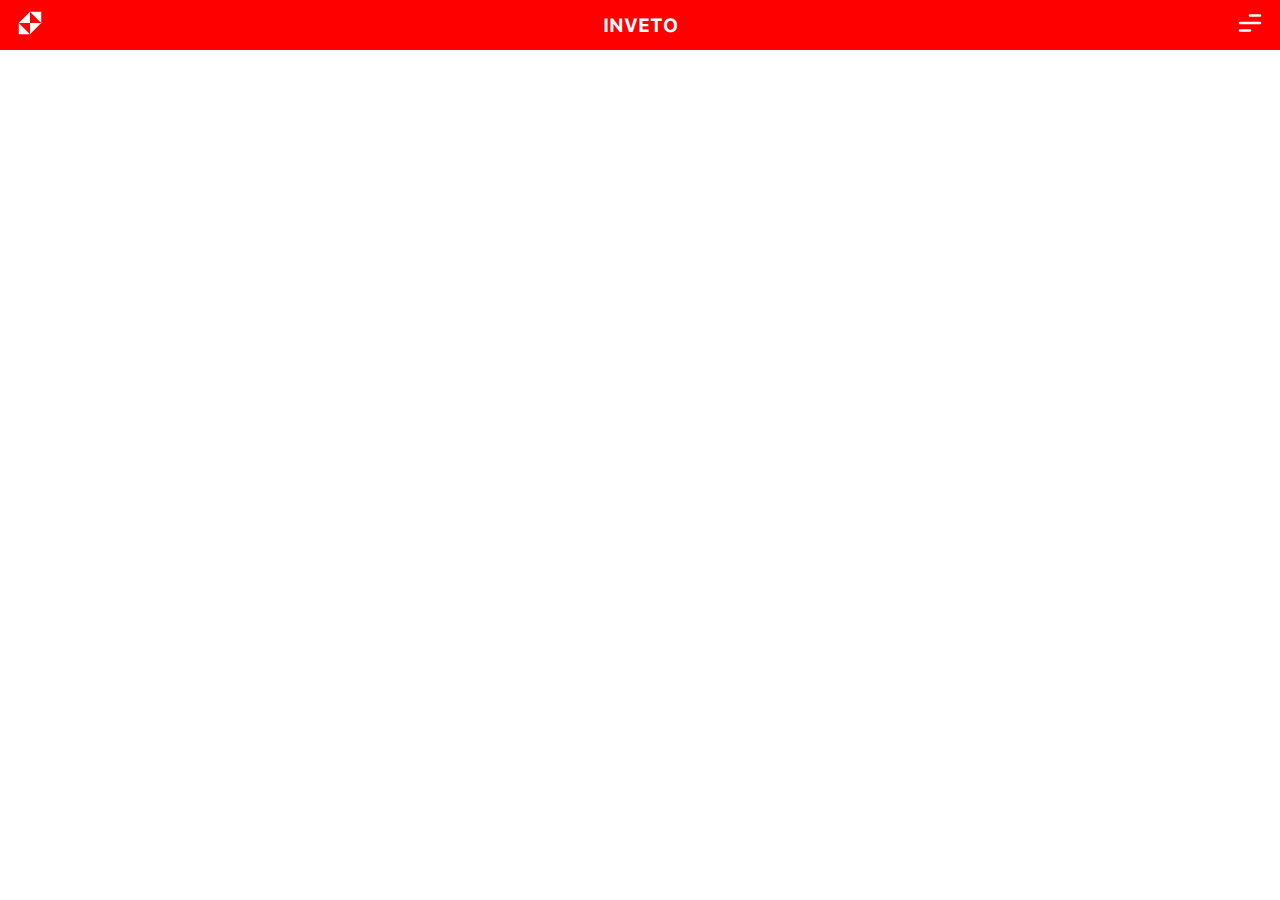
==== Index.html @ 68d2186d "style: :lipstick: Desing and structure." ====
<!DOCTYPE html>
<html lang="en">
<head>
    <meta charset="UTF-8">
    <meta name="viewport" content="width=device-width, initial-scale=1.0">
    <title>Home</title>
    <link rel="stylesheet" href="CSS/Style.css">
</head>
<body>
    <header class="header">
        <div class="header__login">
            <img src="Storage/Img/Icon-Inveto.svg">
        </div>
        <div class="header__information">
            <p>INVETO</p>
        </div>
        <div class="header__filtre">
            <img src="Storage/Img/menu-white.svg">
        </div>
    </header>
    
</body>
</html>
---- CSS/Style.css ----
@import url(Variable.css);
* {
    padding: 0;
    margin: 0;
    box-sizing: border-box;
}

.header {
    padding: var(--space-layout-padding-lr);
    display: flex;
    flex-direction: row;
    justify-content: space-between;
    align-items: center;
    height: 50px;
    color: var(--color-4);
    font-family: 'SF-PRO-TEXT-BOLD';
}

.header {
        background: red;
        /* Here we can see what space gets the section of Header */
        /* With the color, we can see the space of header. */
}

.header img {
    height: 30px;
}

.header p {
    font-size: 1.2rem;
}
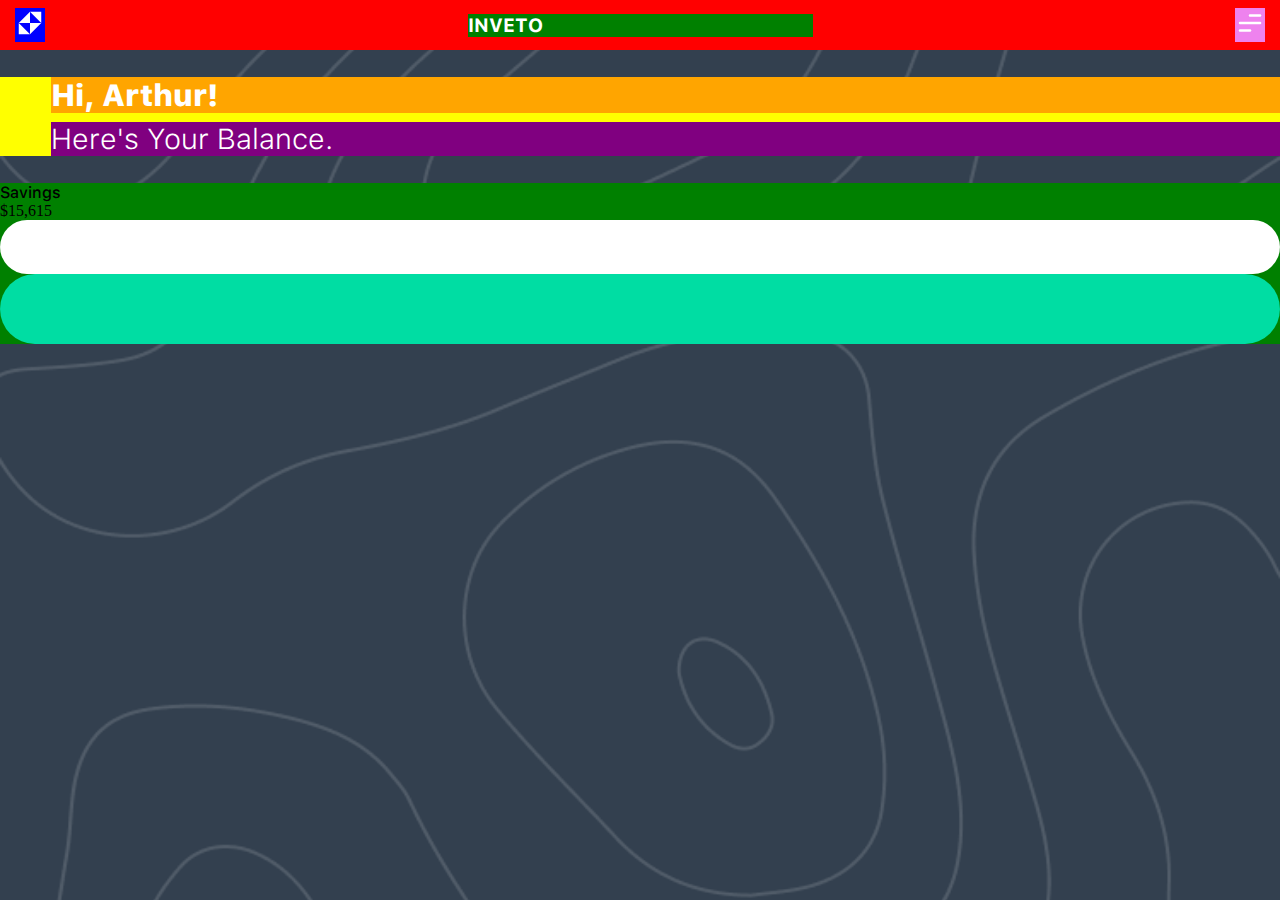
==== commit e31e9877: "feat: :lipstick: Design of the background and others." ====
--- a/Index.html
+++ b/Index.html
@@ -6,18 +6,27 @@
     <title>Home</title>
     <link rel="stylesheet" href="CSS/Style.css">
 </head>
-<body>
+<body class="body">
     <header class="header">
         <div class="header__login">
-            <img src="Storage/Img/Icon-Inveto.svg">
+            <img src="Storage/Img/Icon-Inveto.svg" class="Icon-Inveto">
         </div>
         <div class="header__information">
             <p>INVETO</p>
         </div>
         <div class="header__filtre">
-            <img src="Storage/Img/menu-white.svg">
+            <img src="Storage/Img/menu-white.svg" class="Filtrer-White">
         </div>
     </header>
-    
+    <nav class="nav__user">
+        <span>Hi, Arthur!</span>
+            <p>Here's Your Balance.</p>
+    </nav>
+    <nav class="nav__balance">
+        <span class="Savings">Savings</span>
+        <p class="Amont">$15,615</p>
+        <img src="Storage/Img/Rectangle 4.svg"  class="White_Bar">
+        <img src="Storage/Img/Rectangle 5.svg" class="Green_Bar">
+    </nav>
 </body>
 </html>--- a/CSS/Style.css
+++ b/CSS/Style.css
@@ -4,22 +4,42 @@
     margin: 0;
     box-sizing: border-box;
 }
-
 .header {
     padding: var(--space-layout-padding-lr);
     display: flex;
     flex-direction: row;
-    justify-content: space-between;
     align-items: center;
+    text-align: left;
     height: 50px;
     color: var(--color-4);
     font-family: 'SF-PRO-TEXT-BOLD';
+    justify-content: space-between;
 }
 
-.header {
+.body {
+    background-image: url("../Storage/Img/Group.png");
+    background-repeat: no-repeat;
+    background-size: cover;
+    background-color: var(--color-1);
+}
+
+/* This gonna make all the bar of header turn on red  */
+ .header {
         background: red;
         /* Here we can see what space gets the section of Header */
         /* With the color, we can see the space of header. */
+}
+
+.header .header__login {
+    background: blue;
+}
+
+.header .header__information {
+    background: green;
+}
+
+.header .header__filtre {
+    background: violet;
 }
 
 .header img {
@@ -28,4 +48,56 @@
 
 .header p {
     font-size: 1.2rem;
+    margin-right: 30vh;
+}
+
+.nav__user {
+    display: flex;
+    flex-direction: column;
+    color: var(--color-4);
+    margin-top: 3vh;
+}
+
+.nav__user p{
+    font-size: 1.8rem;
+    margin-left: 4%;
+    margin-top: 1vh;
+    font-family: 'SF-PRO-TEXT-LIGHT';
+}
+
+.nav__user span {
+    font-size: 1.9rem;
+    margin-left: 4%;
+    font-family: 'SF-PRO-TEXT-HEAVY';
+}
+
+.nav__user {
+    background: yellow;
+}
+
+.nav__user p {
+    background: purple;
+}
+
+.nav__user span {
+    background: orange;
+}
+
+.nav__balance {
+    display: flex;
+    margin-top: 3vh;
+    flex-direction: column;
+}
+
+.nav__balance {
+    background: green;
+}
+
+.nav__balance p {
+    font-size: 1rem;
+}
+
+.nav__balance span {
+    font-family: 'SF-PRO-TEXT-MEDIUM';
+    font-size: 1rem;
 }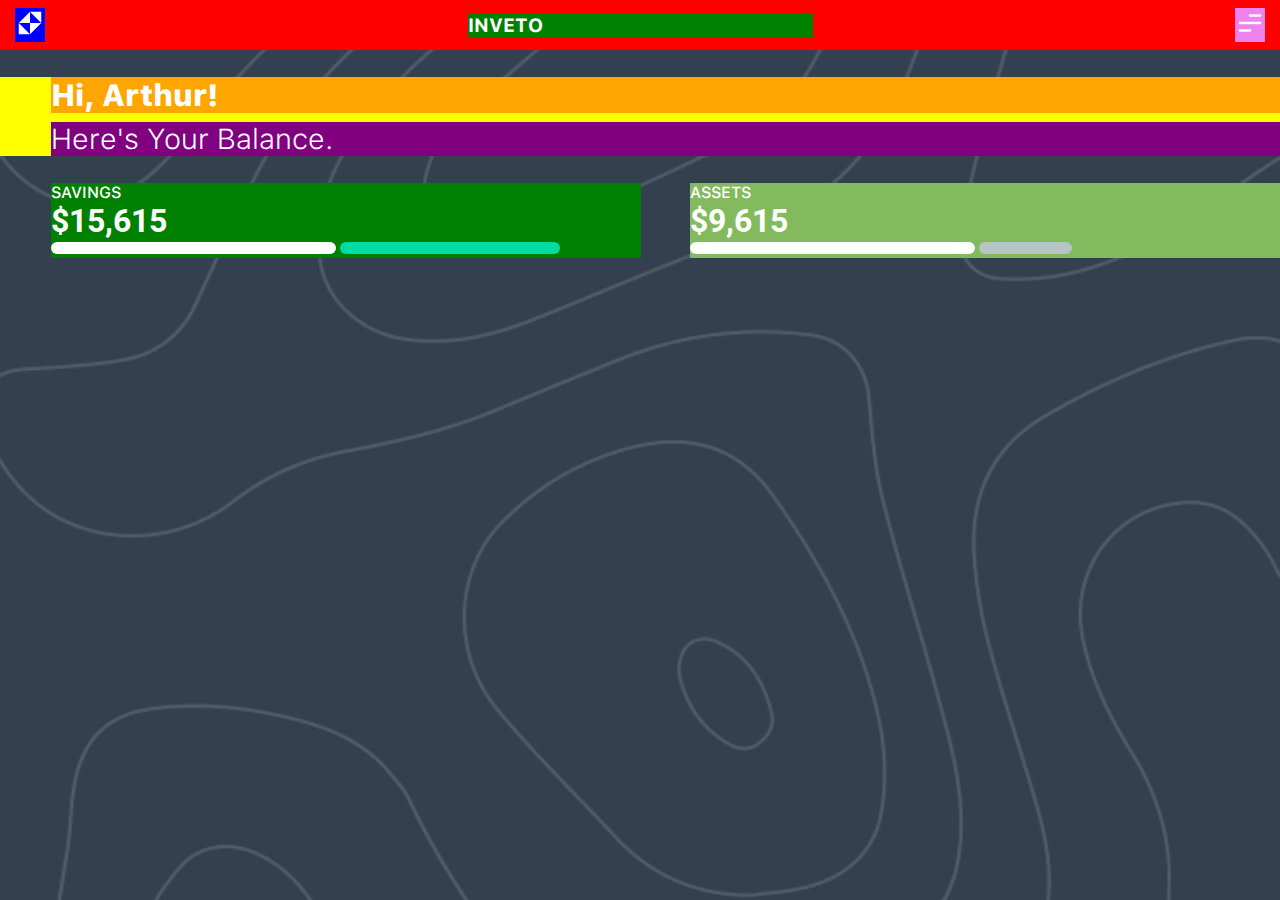
==== commit ddfa7fd5: "style: :lipstick: Fonts and colors of the page." ====
--- a/Index.html
+++ b/Index.html
@@ -22,11 +22,19 @@
         <span>Hi, Arthur!</span>
             <p>Here's Your Balance.</p>
     </nav>
-    <nav class="nav__balance">
-        <span class="Savings">Savings</span>
-        <p class="Amont">$15,615</p>
-        <img src="Storage/Img/Rectangle 4.svg"  class="White_Bar">
-        <img src="Storage/Img/Rectangle 5.svg" class="Green_Bar">
-    </nav>
+    <div class="balance-container">
+        <nav class="nav__balance">
+            <span class="Savings">SAVINGS</span>
+            <p class="Amont">$15,615</p>
+            <img src="Storage/Img/Rectangle 4.svg"  class="White_Bar">
+            <img src="Storage/Img/Rectangle 5.svg" class="Green_Bar">
+        </nav>
+        <nav class="nav__balance__right">
+            <span class="Assets">ASSETS</span>
+            <p class="Amount">$9,615</p>
+            <img src="Storage/Img/Rectangle 4.svg" class="Wither">
+            <img src="Storage/Img/Rectangle 6.svg" class="Grey_Bar">
+        </nav>
+    </div>
 </body>
 </html>--- a/CSS/Style.css
+++ b/CSS/Style.css
@@ -83,21 +83,44 @@
     background: orange;
 }
 
-.nav__balance {
+.balance-container {
     display: flex;
+    justify-content: space-between; /* Espacio entre las columnas */
+    align-items: center;
+    margin-left: 4%;
+}
+
+.nav__balance,
+.nav__balance__right {
+    width: 48%; /* Ajusta los anchos según sea necesario */
     margin-top: 3vh;
-    flex-direction: column;
+    color: var(--color-4)
 }
 
 .nav__balance {
     background: green;
 }
 
-.nav__balance p {
+.nav__balance span {
+    font-family: 'SF-PRO-TEXT-MEDIUM';
     font-size: 1rem;
 }
 
-.nav__balance span {
+.nav__balance p {
+    font-family: 'ROBOTO-BOLD';
+    font-size: 2rem;
+}
+
+.nav__balance__right {
+    background: #83ba5e;
+}
+
+.nav__balance__right span {
     font-family: 'SF-PRO-TEXT-MEDIUM';
     font-size: 1rem;
+}
+
+.nav__balance__right p {
+    font-family: 'ROBOTO-BOLD';
+    font-size: 2rem;
 }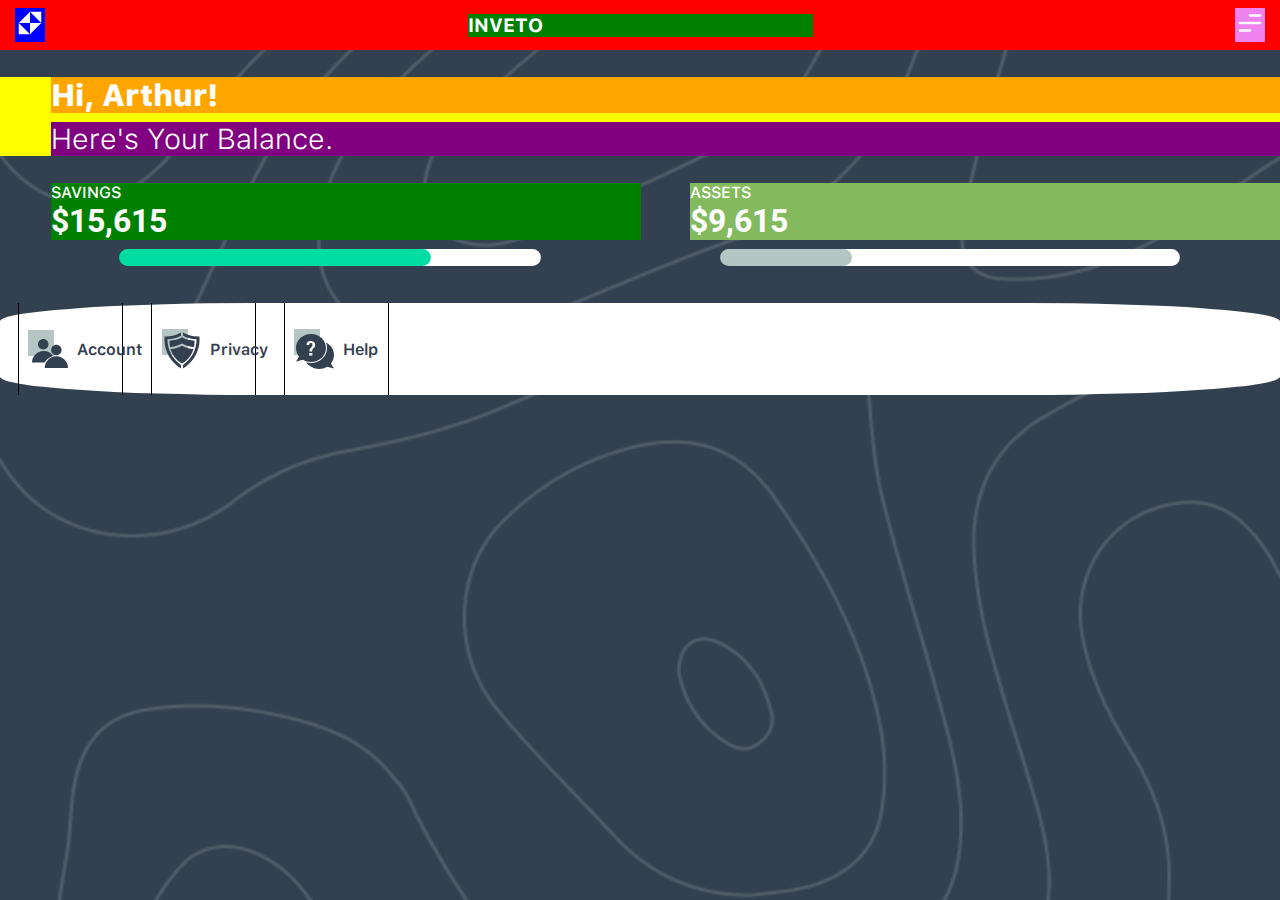
==== commit e4f1d59f: "style: :lipstick: Process of the left and main side." ====
--- a/Index.html
+++ b/Index.html
@@ -36,5 +36,29 @@
             <img src="Storage/Img/Rectangle 6.svg" class="Grey_Bar">
         </nav>
     </div>
+    <main class="main">
+        <nav class="main__nav">
+            <ul class="nav__ul">
+                <li>
+                    <a href="#">
+                        <img src="Storage/Img/Activities-Account.svg" class="Account">
+                        Account
+                    </a>
+                </li>
+                <li>
+                    <a href="#">
+                        <img src="Storage/Img/Activities-Privacy.svg" class="Privacy">
+                        Privacy
+                    </a>
+                </li>
+                <li>
+                    <a href="#">
+                        <img src="Storage/Img/Activities-Help.svg" class="Help">
+                        Help
+                    </a>
+                </li>
+            </ul>
+        </nav>
+    </main>
 </body>
 </html>--- a/CSS/Style.css
+++ b/CSS/Style.css
@@ -85,14 +85,14 @@
 
 .balance-container {
     display: flex;
-    justify-content: space-between; /* Espacio entre las columnas */
+    justify-content: space-between;
     align-items: center;
     margin-left: 4%;
 }
 
 .nav__balance,
 .nav__balance__right {
-    width: 48%; /* Ajusta los anchos según sea necesario */
+    width: 48%; 
     margin-top: 3vh;
     color: var(--color-4)
 }
@@ -123,4 +123,80 @@
 .nav__balance__right p {
     font-family: 'ROBOTO-BOLD';
     font-size: 2rem;
+}
+
+.White_Bar {
+    display: flex;
+    width: 45%;
+    height: 17px;
+    position: absolute;
+    left: 4%;
+    z-index: 1;
+    margin-top: 1vh; 
+}
+
+.Green_Bar {
+    display: flex;
+    width: 35%;
+    height: 17px;
+    position: absolute;
+    left: 4%;
+    z-index: 2; 
+    margin-top: 1vh;
+}
+
+.Wither {
+    display: flex;
+    width: 45%;
+    height: 17px;
+    position: absolute;
+    z-index: 1;
+    margin-top: 1vh;
+}
+
+.Grey_Bar {
+    display: flex;
+    width: 15%;
+    height: 17px;
+    position: absolute;
+    z-index: 2;
+    margin-top: 1vh;
+}
+
+.main {
+    margin-top: 7vh;
+    background: var(--color-4);
+    border-radius: 20%;
+}
+
+.nav__ul {
+    height: 92px;
+    display: flex;
+    flex-direction: row;
+    align-items: center;
+    gap: 10px;
+    overflow-x: scroll;
+}
+
+.nav__ul li {
+    list-style: none;
+}
+
+/* .nav__ul li a {
+    background: wheat;
+} */
+
+.nav__ul li a {
+    width: 105px;
+    height: 25vh;
+    font-family: 'SF-PRO-TEXT-SEMIBOLD';
+    text-decoration: none;
+    display: flex;
+    align-items: center;
+    gap: 5px;
+    padding: 5px;
+    border-radius: 8px;
+    border: 1px solid black;
+    color: var(--color-1);
+    margin-left: 2vh;
 }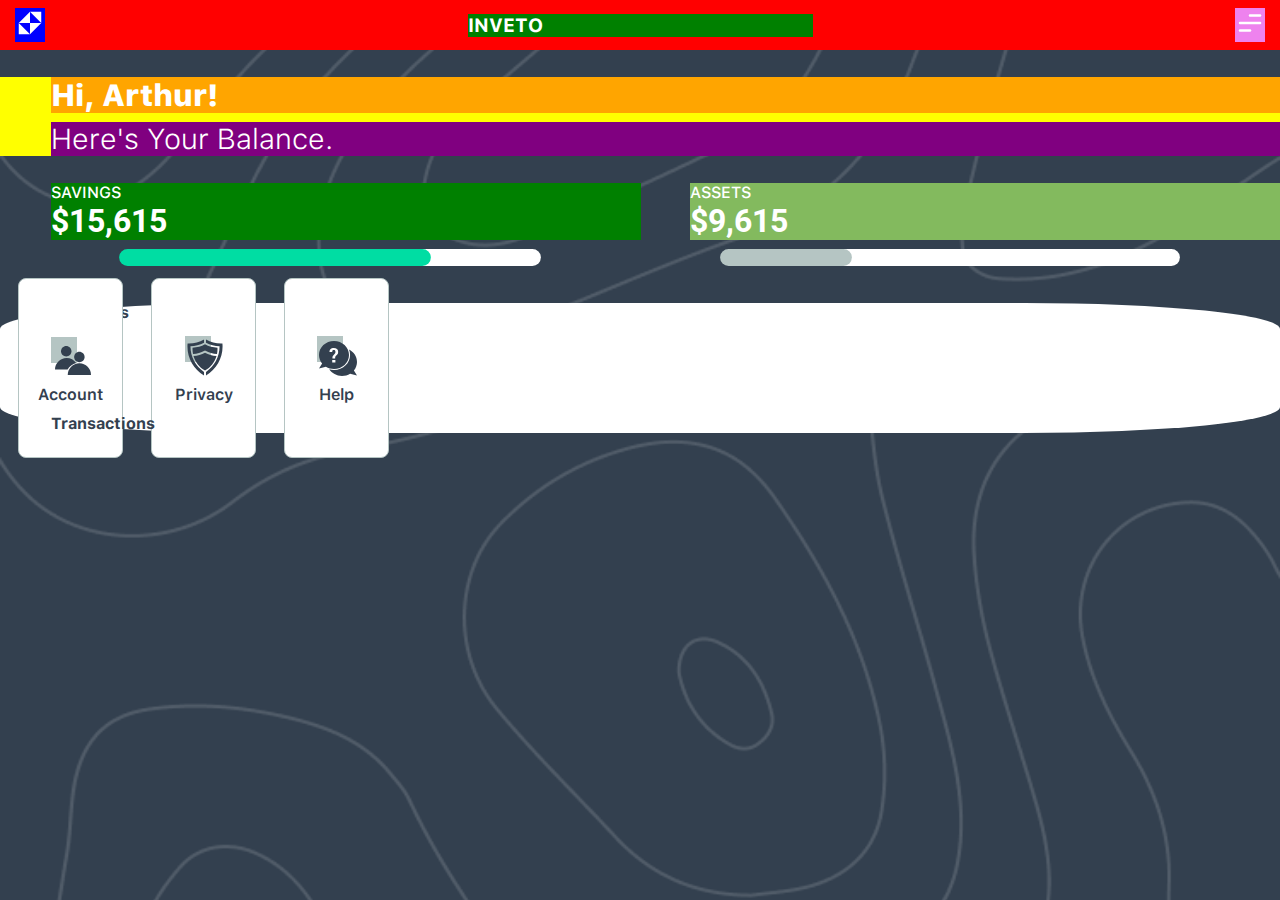
==== commit 9c24adbb: "style: :dizzy: Main and new functions in process" ====
--- a/Index.html
+++ b/Index.html
@@ -37,28 +37,38 @@
         </nav>
     </div>
     <main class="main">
-        <nav class="main__nav">
-            <ul class="nav__ul">
-                <li>
-                    <a href="#">
-                        <img src="Storage/Img/Activities-Account.svg" class="Account">
-                        Account
-                    </a>
-                </li>
-                <li>
-                    <a href="#">
-                        <img src="Storage/Img/Activities-Privacy.svg" class="Privacy">
-                        Privacy
-                    </a>
-                </li>
-                <li>
-                    <a href="#">
-                        <img src="Storage/Img/Activities-Help.svg" class="Help">
-                        Help
-                    </a>
-                </li>
-            </ul>
-        </nav>
+        <section class="Activities">
+            <nav class="actividades">
+                <p>Activities</p>
+            </nav>
+            <nav class="main__nav">
+                <ul class="nav__ul">
+                    <li>
+                        <a href="#">
+                            <img src="Storage/Img/Activities-Account.svg" class="Account">
+                            Account
+                        </a>
+                    </li>
+                    <li>
+                        <a href="#">
+                            <img src="Storage/Img/Activities-Privacy.svg" class="Privacy">
+                            Privacy
+                        </a>
+                    </li>
+                    <li>
+                        <a href="#">
+                            <img src="Storage/Img/Activities-Help.svg" class="Help">
+                            Help
+                        </a>
+                    </li>
+                </ul>
+            </nav>
+        </section>
+        <section class="TRansactions">
+            <nav class="Transactions">
+                <p>Transactions</p>
+            </nav>
+        </section>
     </main>
 </body>
 </html>--- a/CSS/Style.css
+++ b/CSS/Style.css
@@ -167,6 +167,14 @@
     margin-top: 7vh;
     background: var(--color-4);
     border-radius: 20%;
+    height: auto;
+    width: 100%;
+}
+
+.actividades p {
+    margin-left: 4%;
+    font-family: 'SF-PRO-TEXT-BOLD';
+    color: var(--color-1)
 }
 
 .nav__ul {
@@ -175,7 +183,6 @@
     flex-direction: row;
     align-items: center;
     gap: 10px;
-    overflow-x: scroll;
 }
 
 .nav__ul li {
@@ -188,15 +195,30 @@
 
 .nav__ul li a {
     width: 105px;
-    height: 25vh;
+    height: 20vh;
     font-family: 'SF-PRO-TEXT-SEMIBOLD';
     text-decoration: none;
     display: flex;
     align-items: center;
+    justify-content: center;
     gap: 5px;
     padding: 5px;
     border-radius: 8px;
-    border: 1px solid black;
+    border: 1px solid var(--color-3);
     color: var(--color-1);
     margin-left: 2vh;
+    background: var(--color-4);
+    flex-direction: column;
+}
+
+.nav__ul li a:hover {
+    background: var(--color-2);
+    transition: all 0.2s linear 0.3s;
+    color: var(--color-5);
+}
+
+.Transactions {
+    margin-left: 4%;
+    font-family: 'SF-PRO-TEXT-BOLD';
+    color: var(--color-1)
 }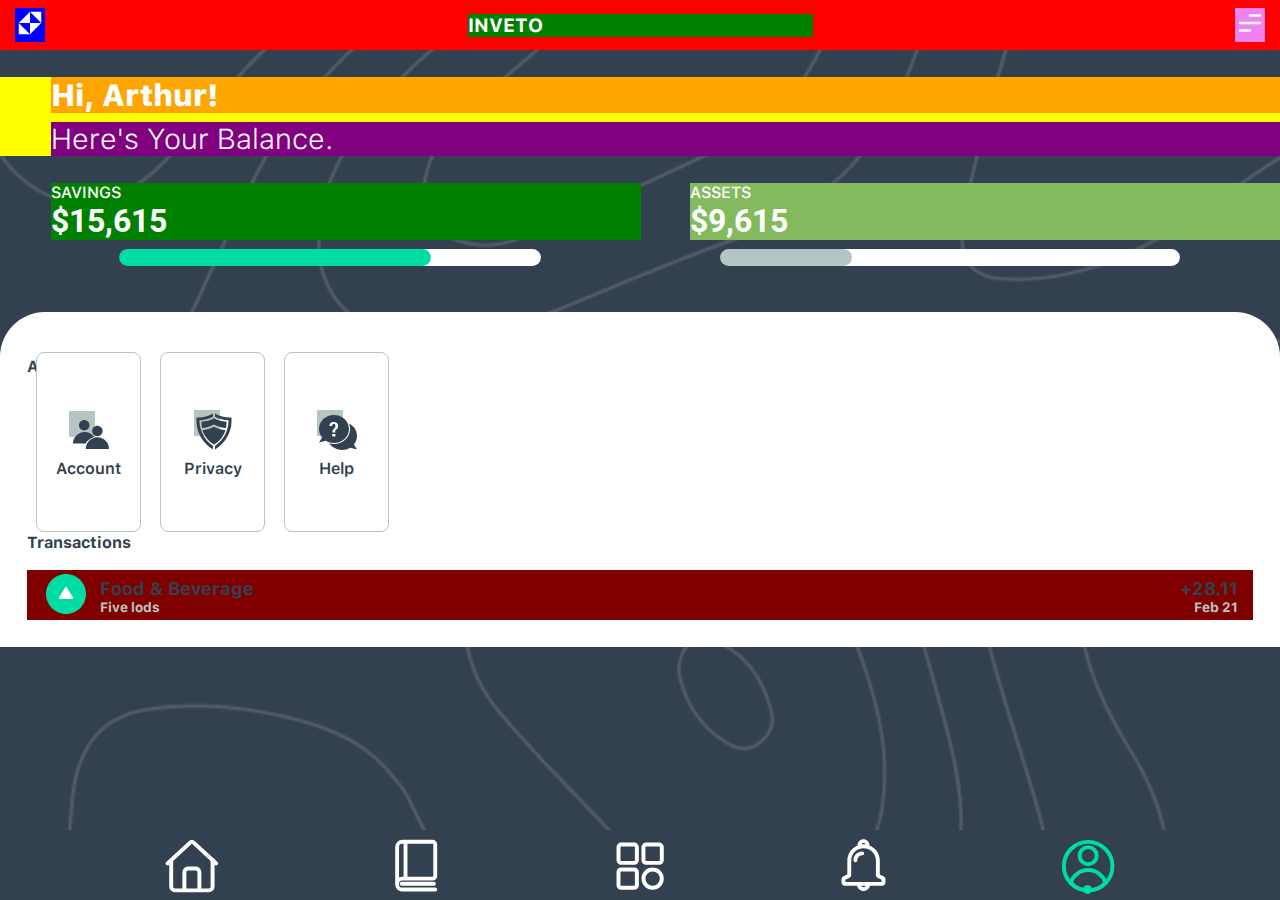
==== commit 03947171: "feat: :lipstick: Footer done So i made the footer of the page, and i add some images for the other p" ====
--- a/Index.html
+++ b/Index.html
@@ -36,39 +36,107 @@
             <img src="Storage/Img/Rectangle 6.svg" class="Grey_Bar">
         </nav>
     </div>
+
+
+
+
+
+
+
+
     <main class="main">
-        <section class="Activities">
-            <nav class="actividades">
-                <p>Activities</p>
-            </nav>
-            <nav class="main__nav">
-                <ul class="nav__ul">
-                    <li>
-                        <a href="#">
-                            <img src="Storage/Img/Activities-Account.svg" class="Account">
-                            Account
-                        </a>
-                    </li>
-                    <li>
-                        <a href="#">
-                            <img src="Storage/Img/Activities-Privacy.svg" class="Privacy">
-                            Privacy
-                        </a>
-                    </li>
-                    <li>
-                        <a href="#">
-                            <img src="Storage/Img/Activities-Help.svg" class="Help">
-                            Help
-                        </a>
-                    </li>
-                </ul>
-            </nav>
-        </section>
-        <section class="TRansactions">
-            <nav class="Transactions">
-                <p>Transactions</p>
-            </nav>
-        </section>
-    </main>
+        <section class="main_box">
+            <section class="Activities">
+                <nav class="actividades">
+                    <p>Activities</p>
+                </nav>
+                <nav class="main__nav">
+                    <ul class="nav__ul">
+                        <li>
+                            <a href="#">
+                                <img src="Storage/Img/Activities-Account.svg" class="Account">
+                                Account
+                            </a>
+                        </li>
+                        <li>
+                            <a href="#">
+                                <img src="Storage/Img/Activities-Privacy.svg" class="Privacy">
+                                Privacy
+                            </a>
+                        </li>
+                        <li>
+                            <a href="#">
+                                <img src="Storage/Img/Activities-Help.svg" class="Help">
+                                Help
+                            </a>
+                        </li>
+                    </ul>
+                </nav>
+            </section>
+            <section class="TRansactions">
+                <nav class="Transactions">
+                    <p>Transactions</p>
+                </nav>
+                <nav class="nav__transactions">
+                        <div class="transactions_up">
+                            <img src="Storage/Img/Property 1=money, Property 2=on.svg" alt="Money Icon">
+                        </div>
+                        <div class="transactions_text">
+                            <span class="food">Food & Beverage</span>
+                            <p class="text">Five lods</p>
+                        </div>
+                        <div class="transactions_details">
+                            <span class="numbers">+28.11</span>
+                            <p class="date">Feb 21</p>
+                        </div>
+                </nav>
+            </section>
+    </section>
+</main>
+
+
+
+
+
+
+
+
+
+
+
+
+
+
+    <footer class="footer">
+        <ul class="footer__ul">
+            <li>
+                <a href="#">
+                    <img src="Storage/Img/name=home.svg" class="icon_Home">
+                </a>
+            </li>
+            <li>
+                <a href="#">
+                    <img src="Storage/Img/name=content.svg" class="icon_Content">
+                </a>
+            </li>
+            <li>
+                <a href="#">
+                    <img src="Storage/Img/name=menu.svg" class="icon_Menu">
+                </a>
+            </li>
+            <li>
+                <a href="#">
+                    <img src="Storage/Img/name=message.svg" class="icon_Message">
+                </a>
+            </li>
+            <li>
+                <a href="#">
+                    <img src="Storage/Img/name=center_green.svg" class="icon_Center">
+                    <img src="Storage/Img/Ellipse 2.svg" class="green_Button">
+                </a>
+            </li>
+        </ul>
+        
+    </footer>
 </body>
 </html>--- a/CSS/Style.css
+++ b/CSS/Style.css
@@ -163,16 +163,35 @@
     margin-top: 1vh;
 }
 
-.main {
-    margin-top: 7vh;
+/* .main .main_box {
+    margin-top: 3vh;
+    padding: 3vh;
+    padding-top: 5vh;
     background: var(--color-4);
     border-radius: 20%;
-    height: auto;
-    width: 100%;
+    height: 100%;
+    width: 100%;
+    border-top-right-radius: 5vh;
+    border-top-left-radius: 5vh;
+} */
+
+.main_box {
+    height:100%;  
+    width: 100%;
+    background: var(--color-4); 
+    padding:3vh;
+    padding-top: 5vh;
+    margin-top: 8vh;         
+    border-top-left-radius: 5vh;     
+    border-top-right-radius: 5vh;
+}
+
+.actividades {
+    text-align: left;
+    margin-bottom: 20px;
 }
 
 .actividades p {
-    margin-left: 4%;
     font-family: 'SF-PRO-TEXT-BOLD';
     color: var(--color-1)
 }
@@ -206,7 +225,7 @@
     border-radius: 8px;
     border: 1px solid var(--color-3);
     color: var(--color-1);
-    margin-left: 2vh;
+    margin-left: 1vh;
     background: var(--color-4);
     flex-direction: column;
 }
@@ -217,8 +236,119 @@
     color: var(--color-5);
 }
 
-.Transactions {
-    margin-left: 4%;
-    font-family: 'SF-PRO-TEXT-BOLD';
-    color: var(--color-1)
+.TRansactions {
+    width: 100%;
+    margin-top: 5vh;  
+}
+
+.Transactions {  
+    font-family: 'SF-PRO-TEXT-BOLD';
+    color: var(--color-1);
+    margin-bottom: 2vh;
+}
+
+.nav__transactions {
+    background: maroon;
+    padding: var(--space-layout-padding-lr);
+    display: grid;
+    grid-template-columns: auto 1fr auto;
+    gap: 10px; 
+    align-items: center;
+    height: 50px;
+}
+
+/* .nav__transactions .transactions_up {
+    /* La imagen se mantendrá a la izquierda
+} */
+
+.nav__transactions .transactions_text {
+    display: flex;
+    flex-direction: column;
+}
+
+.nav__transactions .transactions_text .food {
+    color: var(--color-1);
+    font-family: 'SF-PRO-TEXT-BOLD';
+    font-size: 2vh;
+}
+
+.nav__transactions .transactions_text .text {
+    color: var(--color-3);
+    font-family: 'SF-PRO-TEXT-BOLD';
+    font-size: 1.5vh;
+}
+
+.nav__transactions .transactions_details {
+    display: flex;
+    flex-direction: column;
+    align-items: flex-end;
+}
+
+.nav__transactions .transactions_details .numbers {
+    color: var(--color-1);
+    font-family: 'SF-PRO-TEXT-BOLD';
+    font-size: 2vh;
+}
+
+.nav__transactions .transactions_details .date {
+    color: var(--color-3);
+    font-family: 'SF-PRO-TEXT-BOLD';
+    font-size: 1.5vh;
+}
+
+
+
+
+
+
+
+
+
+
+
+
+
+
+
+
+
+.footer {
+    position: fixed;
+    bottom: 0;
+    width: 100%;
+}
+
+.footer__ul {
+    background: var(--color-1);
+    height: 70px;
+    display: flex;
+    flex-direction: row;
+    justify-content: space-evenly;
+    align-items: center;
+}
+
+.footer__ul li {
+    list-style: none;
+    display: flex;
+}
+
+.footer__ul li a {
+    display: flex;
+    align-items: center;
+    justify-content: center;
+    width: 100%;
+    text-decoration: none;
+}
+
+.footer__ul li a img {
+    width: 7vh;
+}
+
+.green_Button{
+    position: absolute;
+    bottom: 0.7vh;
+    transform: translateX(0%);
+    height: 1vh;
+    width: 1vh;
+    display: flex; 
 }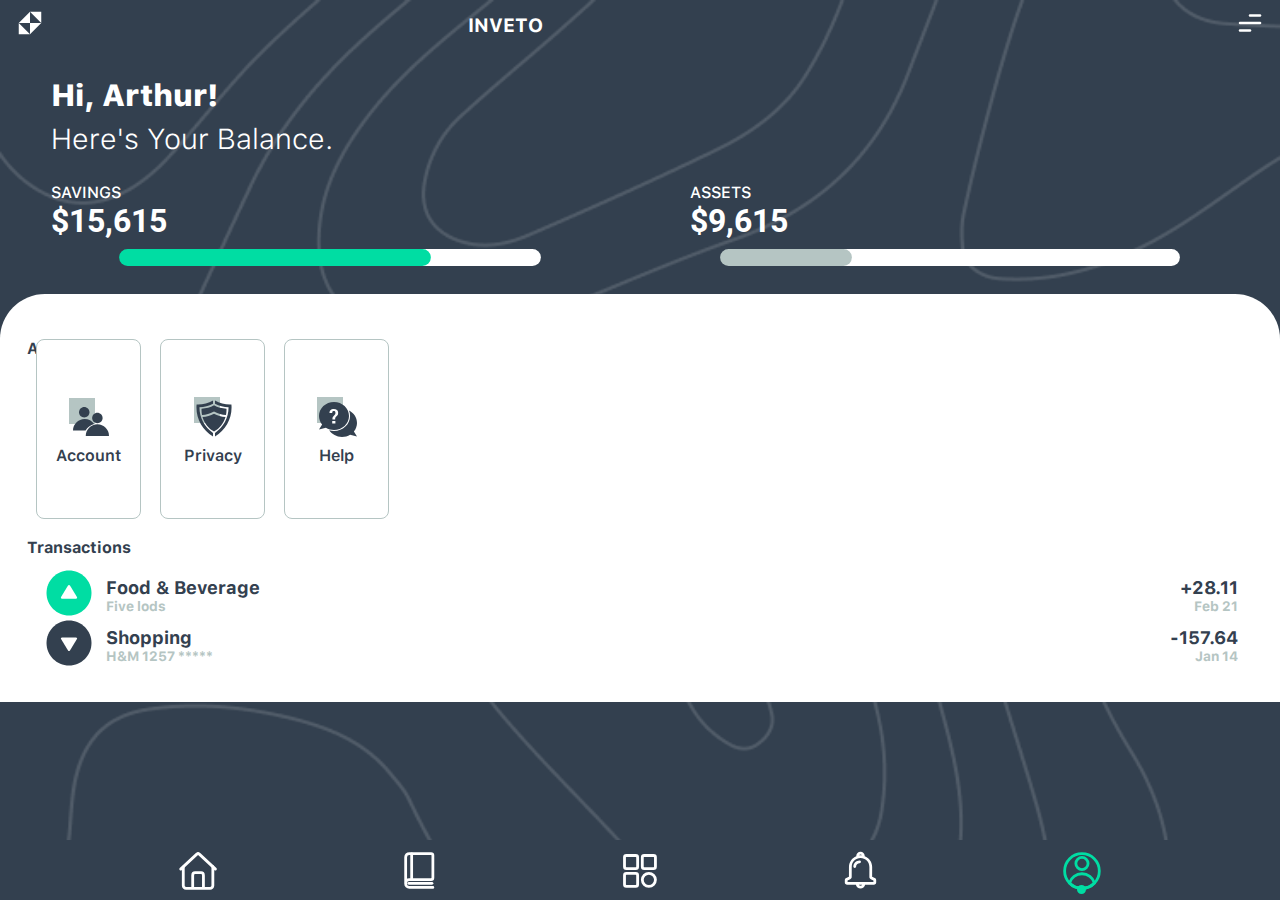
==== commit 3ca9b877: "Style: :lipstick: FIRST PAGE DONE AND REDIRECTION." ====
--- a/Index.html
+++ b/Index.html
@@ -79,7 +79,7 @@
                 </nav>
                 <nav class="nav__transactions">
                         <div class="transactions_up">
-                            <img src="Storage/Img/Property 1=money, Property 2=on.svg" alt="Money Icon">
+                            <img src="Storage/Img/Property 1=money, Property 2=on.svg" alt="Money_Icon" class="Money_Icon">
                         </div>
                         <div class="transactions_text">
                             <span class="food">Food & Beverage</span>
@@ -90,23 +90,22 @@
                             <p class="date">Feb 21</p>
                         </div>
                 </nav>
+                <nav class="nav__transactions">
+                    <div class="transactions_up">
+                        <img src="Storage/Img/Property 1=money, Property 2=off.svg" alt="Money_Icon_down" class="Money_Icon_down">
+                    </div>
+                    <div class="transactions_text">
+                        <span class="food">Shopping</span>
+                        <p class="text">H&M 1257 *****</p>
+                    </div>
+                    <div class="transactions_details">
+                        <span class="numbers">-157.64</span>
+                        <p class="date">Jan 14</p>
+                    </div>
+            </nav>
             </section>
     </section>
 </main>
-
-
-
-
-
-
-
-
-
-
-
-
-
-
     <footer class="footer">
         <ul class="footer__ul">
             <li>
@@ -115,22 +114,22 @@
                 </a>
             </li>
             <li>
-                <a href="#">
+                <a href="Views/Balance.html">
                     <img src="Storage/Img/name=content.svg" class="icon_Content">
                 </a>
             </li>
             <li>
-                <a href="#">
+                <a href="Views/Investing.html">
                     <img src="Storage/Img/name=menu.svg" class="icon_Menu">
                 </a>
             </li>
             <li>
-                <a href="#">
+                <a href="Index.html">
                     <img src="Storage/Img/name=message.svg" class="icon_Message">
                 </a>
             </li>
             <li>
-                <a href="#">
+                <a href="Index.html">
                     <img src="Storage/Img/name=center_green.svg" class="icon_Center">
                     <img src="Storage/Img/Ellipse 2.svg" class="green_Button">
                 </a>
--- a/CSS/Style.css
+++ b/CSS/Style.css
@@ -24,23 +24,23 @@
 }
 
 /* This gonna make all the bar of header turn on red  */
- .header {
-        background: red;
+ /* .header {
+        background: red; */
         /* Here we can see what space gets the section of Header */
         /* With the color, we can see the space of header. */
-}
-
-.header .header__login {
+/* } */
+
+/* .header .header__login {
     background: blue;
-}
-
-.header .header__information {
+} */
+
+/* .header .header__information {
     background: green;
-}
-
-.header .header__filtre {
+} */
+
+/* .header .header__filtre {
     background: violet;
-}
+} */
 
 .header img {
     height: 30px;
@@ -71,17 +71,17 @@
     font-family: 'SF-PRO-TEXT-HEAVY';
 }
 
-.nav__user {
+/* .nav__user {
     background: yellow;
-}
-
-.nav__user p {
+} */
+
+/* .nav__user p {
     background: purple;
-}
-
-.nav__user span {
+} */
+
+/* .nav__user span {
     background: orange;
-}
+} */
 
 .balance-container {
     display: flex;
@@ -97,9 +97,9 @@
     color: var(--color-4)
 }
 
-.nav__balance {
+/* .nav__balance {
     background: green;
-}
+} */
 
 .nav__balance span {
     font-family: 'SF-PRO-TEXT-MEDIUM';
@@ -111,9 +111,9 @@
     font-size: 2rem;
 }
 
-.nav__balance__right {
+/* .nav__balance__right {
     background: #83ba5e;
-}
+} */
 
 .nav__balance__right span {
     font-family: 'SF-PRO-TEXT-MEDIUM';
@@ -162,18 +162,6 @@
     z-index: 2;
     margin-top: 1vh;
 }
-
-/* .main .main_box {
-    margin-top: 3vh;
-    padding: 3vh;
-    padding-top: 5vh;
-    background: var(--color-4);
-    border-radius: 20%;
-    height: 100%;
-    width: 100%;
-    border-top-right-radius: 5vh;
-    border-top-left-radius: 5vh;
-} */
 
 .main_box {
     height:100%;  
@@ -181,14 +169,14 @@
     background: var(--color-4); 
     padding:3vh;
     padding-top: 5vh;
-    margin-top: 8vh;         
+    margin-top: 6vh;         
     border-top-left-radius: 5vh;     
     border-top-right-radius: 5vh;
 }
 
 .actividades {
     text-align: left;
-    margin-bottom: 20px;
+    margin-bottom: 25px;
 }
 
 .actividades p {
@@ -202,6 +190,7 @@
     flex-direction: row;
     align-items: center;
     gap: 10px;
+    margin-bottom: 7vh;
 }
 
 .nav__ul li {
@@ -248,17 +237,18 @@
 }
 
 .nav__transactions {
-    background: maroon;
     padding: var(--space-layout-padding-lr);
     display: grid;
     grid-template-columns: auto 1fr auto;
     gap: 10px; 
     align-items: center;
     height: 50px;
-}
-
-/* .nav__transactions .transactions_up {
-    /* La imagen se mantendrá a la izquierda
+    margin-top: -1vh;
+    margin-bottom: 1vh;
+}
+
+/* .nav__transactions {
+    /* background: maroon; 
 } */
 
 .nav__transactions .transactions_text {
@@ -296,21 +286,13 @@
     font-size: 1.5vh;
 }
 
-
-
-
-
-
-
-
-
-
-
-
-
-
-
-
+.Money_Icon {
+    height: 6vh;
+}
+
+.Money_Icon_down {
+    height: 6vh;
+}
 
 .footer {
     position: fixed;
@@ -320,7 +302,7 @@
 
 .footer__ul {
     background: var(--color-1);
-    height: 70px;
+    height: 60px;
     display: flex;
     flex-direction: row;
     justify-content: space-evenly;
@@ -341,7 +323,7 @@
 }
 
 .footer__ul li a img {
-    width: 7vh;
+    width: 5vh;
 }
 
 .green_Button{
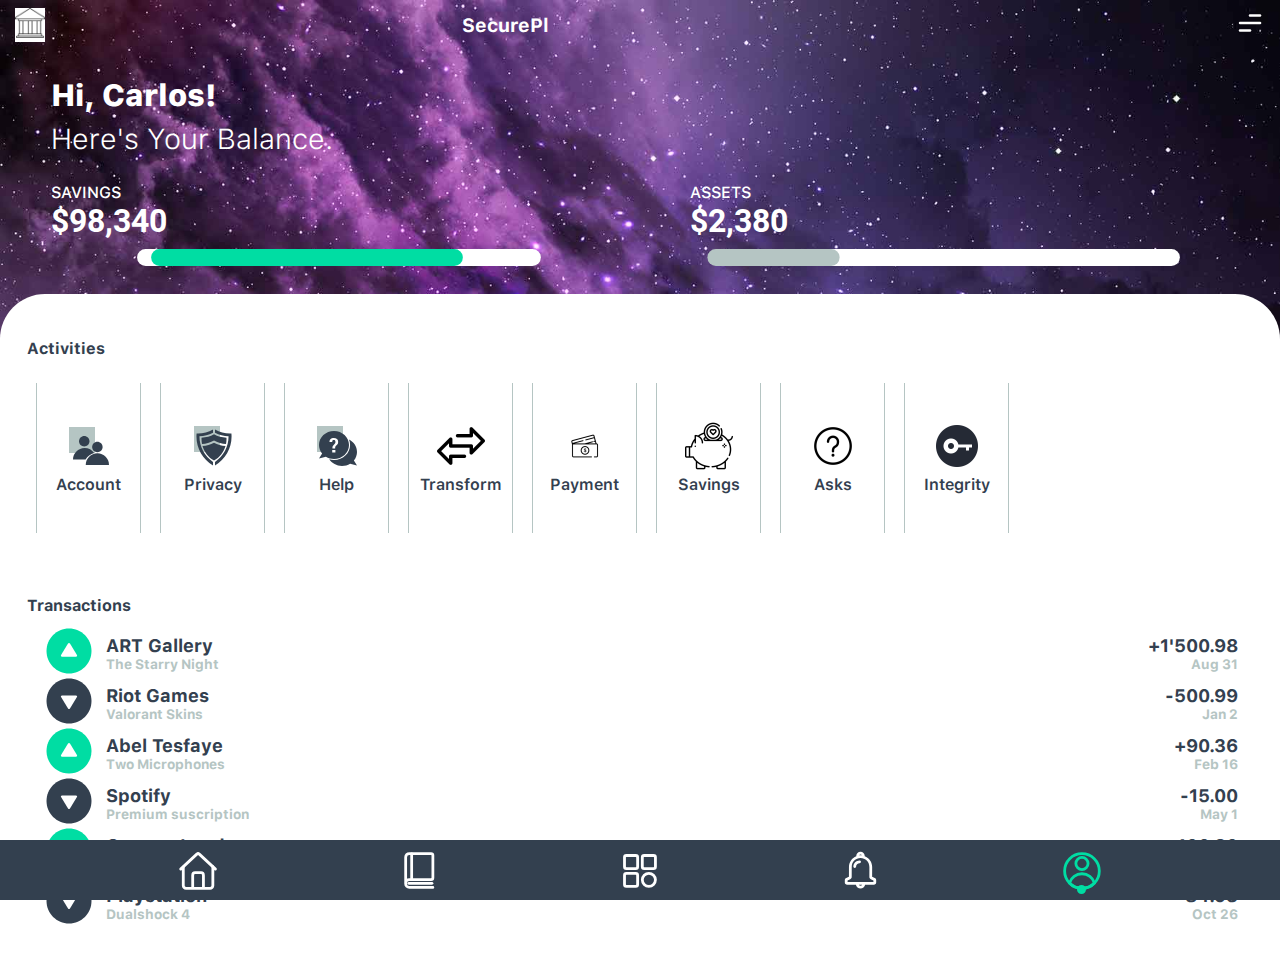
==== commit 78dd0b38: "style: :lipstick: Main page done with customization." ====
--- a/Index.html
+++ b/Index.html
@@ -9,29 +9,29 @@
 <body class="body">
     <header class="header">
         <div class="header__login">
-            <img src="Storage/Img/Icon-Inveto.svg" class="Icon-Inveto">
+            <img src="Storage/Img/bank.png" class="Icon-Inveto">
         </div>
         <div class="header__information">
-            <p>INVETO</p>
+            <p>SecurePl</p>
         </div>
         <div class="header__filtre">
             <img src="Storage/Img/menu-white.svg" class="Filtrer-White">
         </div>
     </header>
     <nav class="nav__user">
-        <span>Hi, Arthur!</span>
+        <span>Hi, Carlos!</span>
             <p>Here's Your Balance.</p>
     </nav>
     <div class="balance-container">
         <nav class="nav__balance">
             <span class="Savings">SAVINGS</span>
-            <p class="Amont">$15,615</p>
+            <p class="Amont">$98,340</p>
             <img src="Storage/Img/Rectangle 4.svg"  class="White_Bar">
             <img src="Storage/Img/Rectangle 5.svg" class="Green_Bar">
         </nav>
         <nav class="nav__balance__right">
             <span class="Assets">ASSETS</span>
-            <p class="Amount">$9,615</p>
+            <p class="Amount">$2,380</p>
             <img src="Storage/Img/Rectangle 4.svg" class="Wither">
             <img src="Storage/Img/Rectangle 6.svg" class="Grey_Bar">
         </nav>
@@ -70,6 +70,36 @@
                                 Help
                             </a>
                         </li>
+                        <li>
+                            <a href="#">
+                                <img src="Storage/Img/Transform.png" class="Transform">
+                                Transform
+                            </a>
+                        </li>
+                        <li>
+                            <a href="#">
+                                <img src="Storage/Img/Payment.png" class="Payment">
+                                Payment
+                            </a>
+                        </li>
+                        <li>
+                            <a href="#">
+                                <img src="Storage/Img/Piggy bank.png" class="Piggybank">
+                                Savings
+                            </a>
+                        </li>
+                        <li>
+                            <a href="#">
+                                <img src="Storage/Img/Asks.png" class="Ask">
+                                Asks
+                            </a>
+                        </li>
+                        <li>
+                            <a href="#">
+                                <img src="Storage/Img/Accountintegrity.png" class="Accountintegrity">
+                                Integrity
+                            </a>
+                        </li>
                     </ul>
                 </nav>
             </section>
@@ -82,12 +112,12 @@
                             <img src="Storage/Img/Property 1=money, Property 2=on.svg" alt="Money_Icon" class="Money_Icon">
                         </div>
                         <div class="transactions_text">
-                            <span class="food">Food & Beverage</span>
-                            <p class="text">Five lods</p>
+                            <span class="food">ART Gallery</span>
+                            <p class="text">The Starry Night</p>
                         </div>
                         <div class="transactions_details">
-                            <span class="numbers">+28.11</span>
-                            <p class="date">Feb 21</p>
+                            <span class="numbers">+1'500.98</span>
+                            <p class="date">Aug 31</p>
                         </div>
                 </nav>
                 <nav class="nav__transactions">
@@ -95,17 +125,74 @@
                         <img src="Storage/Img/Property 1=money, Property 2=off.svg" alt="Money_Icon_down" class="Money_Icon_down">
                     </div>
                     <div class="transactions_text">
-                        <span class="food">Shopping</span>
-                        <p class="text">H&M 1257 *****</p>
-                    </div>
-                    <div class="transactions_details">
-                        <span class="numbers">-157.64</span>
-                        <p class="date">Jan 14</p>
-                    </div>
-            </nav>
+                        <span class="food">Riot Games</span>
+                        <p class="text">Valorant Skins</p>
+                    </div>
+                    <div class="transactions_details">
+                        <span class="numbers">-500.99</span>
+                        <p class="date">Jan 2</p>
+                    </div>
+                </nav>
+                <nav class="nav__transactions">
+                    <div class="transactions_up">
+                        <img src="Storage/Img/Property 1=money, Property 2=on.svg" alt="Money_Icon" class="Money_Icon">
+                    </div>
+                    <div class="transactions_text">
+                        <span class="food">Abel Tesfaye</span>
+                        <p class="text">Two Microphones</p>
+                    </div>
+                    <div class="transactions_details">
+                        <span class="numbers">+90.36</span>
+                        <p class="date">Feb 16</p>
+                    </div>
+                </nav>
+                <nav class="nav__transactions">
+                    <div class="transactions_up">
+                        <img src="Storage/Img/Property 1=money, Property 2=off.svg" alt="Money_Icon_down" class="Money_Icon_down">
+                    </div>
+                    <div class="transactions_text">
+                        <span class="food">Spotify</span>
+                        <p class="text">Premium suscription</p>
+                    </div>
+                    <div class="transactions_details">
+                        <span class="numbers">-15.00</span>
+                        <p class="date">May 1</p>
+                    </div>
+                </nav>
+                <nav class="nav__transactions">
+                    <div class="transactions_up">
+                        <img src="Storage/Img/Property 1=money, Property 2=on.svg" alt="Money_Icon" class="Money_Icon">
+                    </div>
+                    <div class="transactions_text">
+                        <span class="food">CampusLands</span>
+                        <p class="text">Project</p>
+                    </div>
+                    <div class="transactions_details">
+                        <span class="numbers">+100.80</span>
+                        <p class="date">Jul 22</p>
+                    </div>
+                </nav>
+                <nav class="nav__transactions">
+                    <div class="transactions_up">
+                        <img src="Storage/Img/Property 1=money, Property 2=off.svg" alt="Money_Icon_down" class="Money_Icon_down">
+                    </div>
+                    <div class="transactions_text">
+                        <span class="food">Playstation</span>
+                        <p class="text">Dualshock 4</p>
+                    </div>
+                    <div class="transactions_details">
+                        <span class="numbers">-84.93</span>
+                        <p class="date">Oct 26</p>
+                    </div>
+                </nav>
             </section>
     </section>
 </main>
+
+
+
+
+
     <footer class="footer">
         <ul class="footer__ul">
             <li>
--- a/CSS/Style.css
+++ b/CSS/Style.css
@@ -17,10 +17,10 @@
 }
 
 .body {
-    background-image: url("../Storage/Img/Group.png");
+    background-image: url("../Storage/Img/Background.jpg");
     background-repeat: no-repeat;
     background-size: cover;
-    background-color: var(--color-1);
+    
 }
 
 /* This gonna make all the bar of header turn on red  */
@@ -30,9 +30,9 @@
         /* With the color, we can see the space of header. */
 /* } */
 
-/* .header .header__login {
-    background: blue;
-} */
+.header .header__login {
+    background: white;
+}
 
 /* .header .header__information {
     background: green;
@@ -125,6 +125,7 @@
     font-size: 2rem;
 }
 
+
 .White_Bar {
     display: flex;
     width: 45%;
@@ -137,7 +138,7 @@
 
 .Green_Bar {
     display: flex;
-    width: 35%;
+    width: 40%;
     height: 17px;
     position: absolute;
     left: 4%;
@@ -156,7 +157,7 @@
 
 .Grey_Bar {
     display: flex;
-    width: 15%;
+    width: 13%;
     height: 17px;
     position: absolute;
     z-index: 2;
@@ -185,13 +186,16 @@
 }
 
 .nav__ul {
-    height: 92px;
+    height: 150px;
     display: flex;
     flex-direction: row;
     align-items: center;
     gap: 10px;
     margin-bottom: 7vh;
-}
+    overflow: hidden;
+    overflow-x: scroll;
+}
+
 
 .nav__ul li {
     list-style: none;
@@ -227,7 +231,8 @@
 
 .TRansactions {
     width: 100%;
-    margin-top: 5vh;  
+    margin-top: 5vh;
+    overflow-y: scroll; 
 }
 
 .Transactions {  
@@ -237,6 +242,7 @@
 }
 
 .nav__transactions {
+    overflow-y: scroll;
     padding: var(--space-layout-padding-lr);
     display: grid;
     grid-template-columns: auto 1fr auto;
